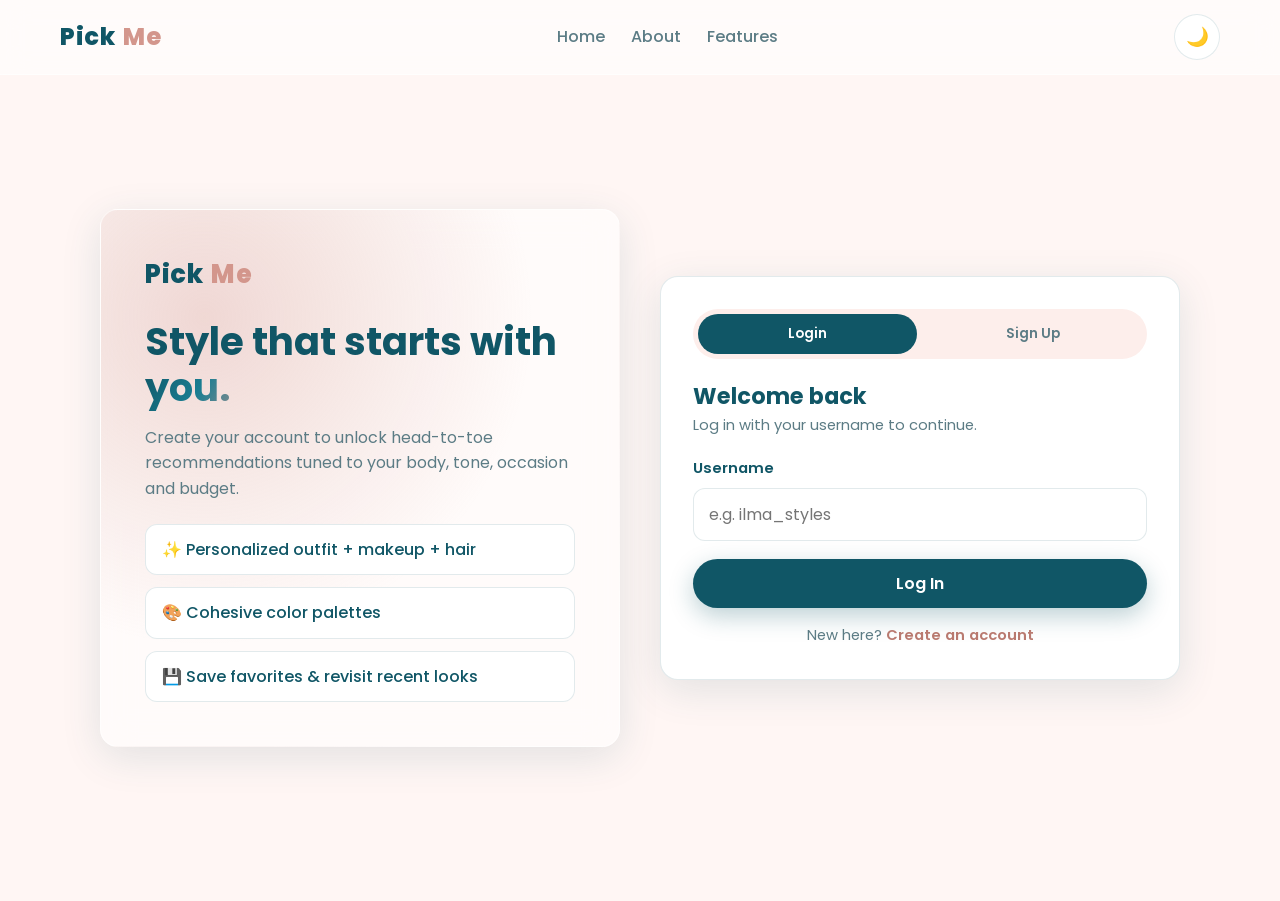
==== auth.html @ c7d634c4 "Add Pick Me fashion recommendation frontend (6 pages)" ====
<!DOCTYPE html>
<html lang="en">
<head>
  <meta charset="UTF-8" />
  <meta name="viewport" content="width=device-width, initial-scale=1.0" />
  <title>Pick Me · Login &amp; Sign Up</title>
  <link rel="preconnect" href="https://fonts.googleapis.com" />
  <link rel="preconnect" href="https://fonts.gstatic.com" crossorigin />
  <link href="https://fonts.googleapis.com/css2?family=Poppins:wght@400;500;600;700;800&display=swap" rel="stylesheet" />
  <link rel="stylesheet" href="css/styles.css" />
  <link rel="stylesheet" href="css/auth.css" />
  <script src="js/theme.js"></script>
</head>
<body>
  <header class="nav">
    <div class="container nav-inner">
      <a href="index.html" class="logo">Pick<span class="dot">Me</span></a>
      <nav class="nav-links">
        <a href="index.html">Home</a>
        <a href="index.html#about">About</a>
        <a href="index.html#features">Features</a>
      </nav>
      <div class="nav-actions">
        <button class="theme-toggle" data-theme-toggle aria-label="Toggle theme"><span data-theme-icon>🌙</span></button>
        <button class="nav-toggle" aria-label="Menu">☰</button>
      </div>
    </div>
  </header>

  <main class="auth-wrap">
    <div class="auth-visual glass">
      <a href="index.html" class="logo">Pick<span class="dot">Me</span></a>
      <h2>Style that starts with <span class="grad-text">you.</span></h2>
      <p>Create your account to unlock head-to-toe recommendations tuned to your body, tone, occasion and budget.</p>
      <ul class="auth-perks">
        <li>✨ Personalized outfit + makeup + hair</li>
        <li>🎨 Cohesive color palettes</li>
        <li>💾 Save favorites &amp; revisit recent looks</li>
      </ul>
    </div>

    <div class="auth-card card">
      <div class="auth-tabs">
        <button class="auth-tab active" data-tab="login">Login</button>
        <button class="auth-tab" data-tab="signup">Sign Up</button>
      </div>

      <!-- Login -->
      <form id="loginForm" class="auth-form">
        <h3>Welcome back</h3>
        <p class="auth-hint">Log in with your username to continue.</p>
        <div class="field">
          <label for="loginUsername">Username</label>
          <input id="loginUsername" name="username" type="text" placeholder="e.g. ilma_styles" required />
        </div>
        <button type="submit" class="btn btn-primary btn-block">Log In</button>
        <p class="auth-switch">New here? <a href="#" data-goto="signup">Create an account</a></p>
      </form>

      <!-- Sign up -->
      <form id="signupForm" class="auth-form hidden">
        <h3>Create your account</h3>
        <p class="auth-hint">This sets up your Pick Me profile.</p>
        <div class="field">
          <label for="suName">Name</label>
          <input id="suName" name="name" type="text" placeholder="Full name" required />
        </div>
        <div class="field">
          <label for="suUsername">Username</label>
          <input id="suUsername" name="username" type="text" placeholder="Choose a username" required />
        </div>
        <div class="field">
          <label for="suGender">Gender</label>
          <select id="suGender" name="gender" required>
            <option value="" disabled selected>Select gender</option>
            <option>Male</option><option>Female</option><option>Non-binary</option>
          </select>
        </div>
        <div class="field">
          <label>Status</label>
          <div class="chips" data-single id="suStatus">
            <span class="chip" data-value="Student">🎓 Student</span>
            <span class="chip" data-value="Working Professional">💼 Working Professional</span>
          </div>
        </div>
        <div class="field">
          <label>Identity type</label>
          <div class="chips" data-single id="suIdentity">
            <span class="chip" data-value="Influencer">🌟 Influencer</span>
            <span class="chip" data-value="Regular User">🙂 Regular User</span>
          </div>
        </div>
        <button type="submit" class="btn btn-primary btn-block">Create Account</button>
        <p class="auth-switch">Already have an account? <a href="#" data-goto="login">Log in</a></p>
      </form>
    </div>
  </main>

  <script src="js/storage.js"></script>
  <script src="js/common.js"></script>
  <script src="js/auth.js"></script>
</body>
</html>
---- css/styles.css ----
/* ============================================================
   Pick Me — Fashion Recommendation System
   Shared design system: color palette, glassmorphism, dark mode
   ============================================================ */

:root {
  /* Brand palette */
  --bg-light: #FFF6F4;
  --white: #FFFFFF;
  --rosy-brown: #D3968C;
  --midnight-green: #105666;

  /* Semantic tokens (light theme) */
  --bg: var(--bg-light);
  --surface: var(--white);
  --surface-2: #fdeeeb;
  --text: var(--midnight-green);
  --text-muted: #5c7c85;
  --accent: var(--rosy-brown);
  --accent-strong: #b97a70;
  --primary: var(--midnight-green);
  --primary-contrast: #ffffff;
  --border: rgba(16, 86, 102, 0.12);
  --shadow: 0 10px 40px rgba(16, 86, 102, 0.12);
  --glass-bg: rgba(255, 255, 255, 0.55);
  --glass-border: rgba(255, 255, 255, 0.6);
  --gradient-hero: linear-gradient(135deg, #FFF6F4 0%, #f7ddd7 45%, #e6b8b0 100%);
  --gradient-brand: linear-gradient(120deg, #105666 0%, #197d92 60%, #D3968C 130%);

  --radius: 18px;
  --radius-sm: 12px;
  --radius-lg: 28px;
  --transition: 0.3s cubic-bezier(0.4, 0, 0.2, 1);
  --font: "Poppins", "Segoe UI", system-ui, -apple-system, sans-serif;
}

[data-theme="dark"] {
  --bg: #0c1f24;
  --surface: #12313a;
  --surface-2: #163b45;
  --text: #eaf4f6;
  --text-muted: #a9c4cb;
  --accent: #e0a99f;
  --accent-strong: #eabbb2;
  --primary: #2a97ad;
  --primary-contrast: #04171c;
  --border: rgba(224, 169, 159, 0.18);
  --shadow: 0 10px 40px rgba(0, 0, 0, 0.45);
  --glass-bg: rgba(18, 49, 58, 0.55);
  --glass-border: rgba(224, 169, 159, 0.22);
  --gradient-hero: linear-gradient(135deg, #0c1f24 0%, #133039 50%, #2a3f45 100%);
  --gradient-brand: linear-gradient(120deg, #0c1f24 0%, #197d92 70%, #D3968C 140%);
}

* { box-sizing: border-box; margin: 0; padding: 0; }

html { scroll-behavior: smooth; }

body {
  font-family: var(--font);
  background: var(--bg);
  color: var(--text);
  line-height: 1.6;
  min-height: 100vh;
  transition: background var(--transition), color var(--transition);
}

h1, h2, h3, h4 { color: var(--text); line-height: 1.2; font-weight: 700; }

a { color: inherit; text-decoration: none; }

img { max-width: 100%; display: block; }

.container {
  width: min(1160px, 92%);
  margin-inline: auto;
}

/* ---------- Buttons ---------- */
.btn {
  display: inline-flex;
  align-items: center;
  gap: 8px;
  padding: 12px 26px;
  border-radius: 999px;
  border: none;
  font-family: inherit;
  font-size: 1rem;
  font-weight: 600;
  cursor: pointer;
  transition: transform var(--transition), box-shadow var(--transition),
    background var(--transition), color var(--transition);
}
.btn:active { transform: scale(0.97); }

.btn-primary {
  background: var(--primary);
  color: var(--primary-contrast);
  box-shadow: 0 8px 24px rgba(16, 86, 102, 0.28);
}
.btn-primary:hover { transform: translateY(-3px); box-shadow: 0 14px 34px rgba(16, 86, 102, 0.4); }

.btn-accent {
  background: var(--accent);
  color: #fff;
  box-shadow: 0 8px 24px rgba(211, 150, 140, 0.4);
}
.btn-accent:hover { transform: translateY(-3px); background: var(--accent-strong); }

.btn-ghost {
  background: transparent;
  color: var(--text);
  border: 2px solid var(--border);
}
.btn-ghost:hover { border-color: var(--accent); color: var(--accent); }

.btn-block { width: 100%; justify-content: center; }

/* ---------- Navbar ---------- */
.nav {
  position: sticky;
  top: 0;
  z-index: 50;
  backdrop-filter: blur(14px);
  -webkit-backdrop-filter: blur(14px);
  background: var(--glass-bg);
  border-bottom: 1px solid var(--glass-border);
}
.nav-inner {
  display: flex;
  align-items: center;
  justify-content: space-between;
  padding: 14px 0;
}
.logo {
  font-size: 1.5rem;
  font-weight: 800;
  letter-spacing: 0.5px;
  display: flex;
  align-items: center;
  gap: 8px;
}
.logo .dot { color: var(--accent); }
.nav-links { display: flex; align-items: center; gap: 26px; }
.nav-links a { font-weight: 500; position: relative; color: var(--text-muted); transition: color var(--transition); }
.nav-links a:hover, .nav-links a.active { color: var(--text); }
.nav-links a.active::after {
  content: "";
  position: absolute;
  left: 0; bottom: -6px;
  width: 100%; height: 2px;
  background: var(--accent);
  border-radius: 2px;
}
.nav-actions { display: flex; align-items: center; gap: 14px; }

/* Theme toggle */
.theme-toggle {
  width: 46px; height: 46px;
  border-radius: 50%;
  border: 1px solid var(--border);
  background: var(--surface);
  color: var(--text);
  font-size: 1.15rem;
  cursor: pointer;
  display: grid;
  place-items: center;
  transition: transform var(--transition), background var(--transition);
}
.theme-toggle:hover { transform: rotate(20deg) scale(1.08); }

/* Hamburger */
.nav-toggle { display: none; background: none; border: none; color: var(--text); font-size: 1.6rem; cursor: pointer; }

/* ---------- Glass card ---------- */
.glass {
  background: var(--glass-bg);
  backdrop-filter: blur(16px);
  -webkit-backdrop-filter: blur(16px);
  border: 1px solid var(--glass-border);
  border-radius: var(--radius);
  box-shadow: var(--shadow);
}
.card {
  background: var(--surface);
  border: 1px solid var(--border);
  border-radius: var(--radius);
  box-shadow: var(--shadow);
}

/* ---------- Forms ---------- */
.field { margin-bottom: 18px; }
.field label { display: block; font-weight: 600; margin-bottom: 7px; font-size: 0.92rem; }
.field input,
.field select {
  width: 100%;
  padding: 13px 15px;
  border-radius: var(--radius-sm);
  border: 1px solid var(--border);
  background: var(--surface);
  color: var(--text);
  font-family: inherit;
  font-size: 1rem;
  transition: border-color var(--transition), box-shadow var(--transition);
}
.field input:focus,
.field select:focus {
  outline: none;
  border-color: var(--accent);
  box-shadow: 0 0 0 3px rgba(211, 150, 140, 0.25);
}

/* Option chips */
.chips { display: flex; flex-wrap: wrap; gap: 10px; }
.chip {
  padding: 9px 16px;
  border-radius: 999px;
  border: 1px solid var(--border);
  background: var(--surface);
  color: var(--text-muted);
  cursor: pointer;
  font-size: 0.9rem;
  font-weight: 500;
  transition: all var(--transition);
  user-select: none;
}
.chip:hover { border-color: var(--accent); color: var(--text); }
.chip.selected {
  background: var(--accent);
  color: #fff;
  border-color: var(--accent);
  box-shadow: 0 6px 18px rgba(211, 150, 140, 0.4);
}

/* ---------- Page scaffolding ---------- */
.page { padding: 48px 0 80px; }
.page-head { margin-bottom: 30px; }
.page-head h1 { font-size: clamp(1.7rem, 3vw, 2.4rem); }
.page-head p { color: var(--text-muted); margin-top: 6px; }

.section-title { font-size: clamp(1.5rem, 3vw, 2.1rem); margin-bottom: 10px; text-align: center; }
.section-sub { text-align: center; color: var(--text-muted); max-width: 560px; margin: 0 auto 40px; }

/* ---------- Footer ---------- */
.footer {
  background: var(--surface);
  border-top: 1px solid var(--border);
  padding: 40px 0 24px;
  margin-top: 60px;
}
.footer-grid {
  display: flex;
  flex-wrap: wrap;
  gap: 30px;
  justify-content: space-between;
  margin-bottom: 24px;
}
.footer-grid .logo { margin-bottom: 8px; }
.footer p { color: var(--text-muted); max-width: 320px; }
.footer-links { display: flex; gap: 20px; flex-wrap: wrap; }
.footer-links a { color: var(--text-muted); transition: color var(--transition); }
.footer-links a:hover { color: var(--accent); }
.footer-bottom { text-align: center; color: var(--text-muted); border-top: 1px solid var(--border); padding-top: 18px; font-size: 0.9rem; }

/* ---------- Utility ---------- */
.grid { display: grid; gap: 22px; }
.grid-2 { grid-template-columns: repeat(2, 1fr); }
.grid-3 { grid-template-columns: repeat(3, 1fr); }
.grid-auto { grid-template-columns: repeat(auto-fill, minmax(280px, 1fr)); }
.text-center { text-align: center; }
.mt-1 { margin-top: 10px; } .mt-2 { margin-top: 20px; } .mt-3 { margin-top: 30px; }
.hidden { display: none !important; }
.badge {
  display: inline-block;
  padding: 4px 12px;
  border-radius: 999px;
  background: var(--surface-2);
  color: var(--accent-strong);
  font-size: 0.78rem;
  font-weight: 600;
}

/* ---------- Toast ---------- */
.toast {
  position: fixed;
  bottom: 26px;
  left: 50%;
  transform: translateX(-50%) translateY(120px);
  background: var(--primary);
  color: var(--primary-contrast);
  padding: 14px 24px;
  border-radius: 999px;
  box-shadow: var(--shadow);
  z-index: 200;
  opacity: 0;
  transition: transform 0.4s ease, opacity 0.4s ease;
  font-weight: 600;
}
.toast.show { transform: translateX(-50%) translateY(0); opacity: 1; }

/* ---------- Animations ---------- */
@keyframes fadeUp { from { opacity: 0; transform: translateY(24px); } to { opacity: 1; transform: translateY(0); } }
.reveal { animation: fadeUp 0.7s ease both; }
.reveal.d1 { animation-delay: 0.1s; }
.reveal.d2 { animation-delay: 0.2s; }
.reveal.d3 { animation-delay: 0.3s; }
.reveal.d4 { animation-delay: 0.4s; }

@keyframes floaty { 0%,100% { transform: translateY(0); } 50% { transform: translateY(-14px); } }
.float { animation: floaty 6s ease-in-out infinite; }

/* ---------- Responsive ---------- */
@media (max-width: 860px) {
  .nav-links {
    position: absolute;
    top: 72px;
    right: 4%;
    flex-direction: column;
    align-items: flex-start;
    gap: 16px;
    padding: 20px 24px;
    background: var(--surface);
    border: 1px solid var(--border);
    border-radius: var(--radius);
    box-shadow: var(--shadow);
    min-width: 200px;
    transform-origin: top right;
    transform: scale(0.8);
    opacity: 0;
    pointer-events: none;
    transition: transform var(--transition), opacity var(--transition);
  }
  .nav-links.open { transform: scale(1); opacity: 1; pointer-events: auto; }
  .nav-toggle { display: block; }
  .grid-2, .grid-3 { grid-template-columns: 1fr; }
}
---- css/auth.css ----
/* Login / Sign up page */
.grad-text {
  background: var(--gradient-brand);
  -webkit-background-clip: text; background-clip: text;
  -webkit-text-fill-color: transparent;
}

.auth-wrap {
  min-height: calc(100vh - 74px);
  display: grid;
  grid-template-columns: 1fr 1fr;
  gap: 40px;
  align-items: center;
  width: min(1080px, 92%);
  margin: 0 auto;
  padding: 40px 0 60px;
}

.auth-visual {
  padding: 44px;
  background:
    radial-gradient(circle at 20% 20%, rgba(211,150,140,0.35), transparent 55%),
    var(--glass-bg);
}
.auth-visual .logo { font-size: 1.6rem; margin-bottom: 24px; }
.auth-visual h2 { font-size: clamp(1.8rem, 3vw, 2.6rem); margin-bottom: 14px; }
.auth-visual p { color: var(--text-muted); margin-bottom: 22px; }
.auth-perks { list-style: none; display: grid; gap: 12px; }
.auth-perks li {
  background: var(--surface); border: 1px solid var(--border);
  border-radius: 12px; padding: 12px 16px; font-weight: 500;
}

.auth-card { padding: 32px; }
.auth-tabs {
  display: flex; gap: 6px; padding: 5px;
  background: var(--surface-2); border-radius: 999px; margin-bottom: 24px;
}
.auth-tab {
  flex: 1; padding: 10px; border: none; background: transparent;
  border-radius: 999px; font-family: inherit; font-weight: 600;
  color: var(--text-muted); cursor: pointer; transition: all var(--transition);
}
.auth-tab.active { background: var(--primary); color: var(--primary-contrast); }

.auth-form h3 { font-size: 1.4rem; margin-bottom: 4px; }
.auth-hint { color: var(--text-muted); margin-bottom: 20px; font-size: 0.92rem; }
.auth-switch { text-align: center; margin-top: 16px; color: var(--text-muted); font-size: 0.92rem; }
.auth-switch a { color: var(--accent-strong); font-weight: 600; }
.field .err { color: #e05656; font-size: 0.82rem; margin-top: 6px; display: none; }
.field.invalid .err { display: block; }
.field.invalid input, .field.invalid select { border-color: #e05656; }

@media (max-width: 860px) {
  .auth-wrap { grid-template-columns: 1fr; }
  .auth-visual { display: none; }
}
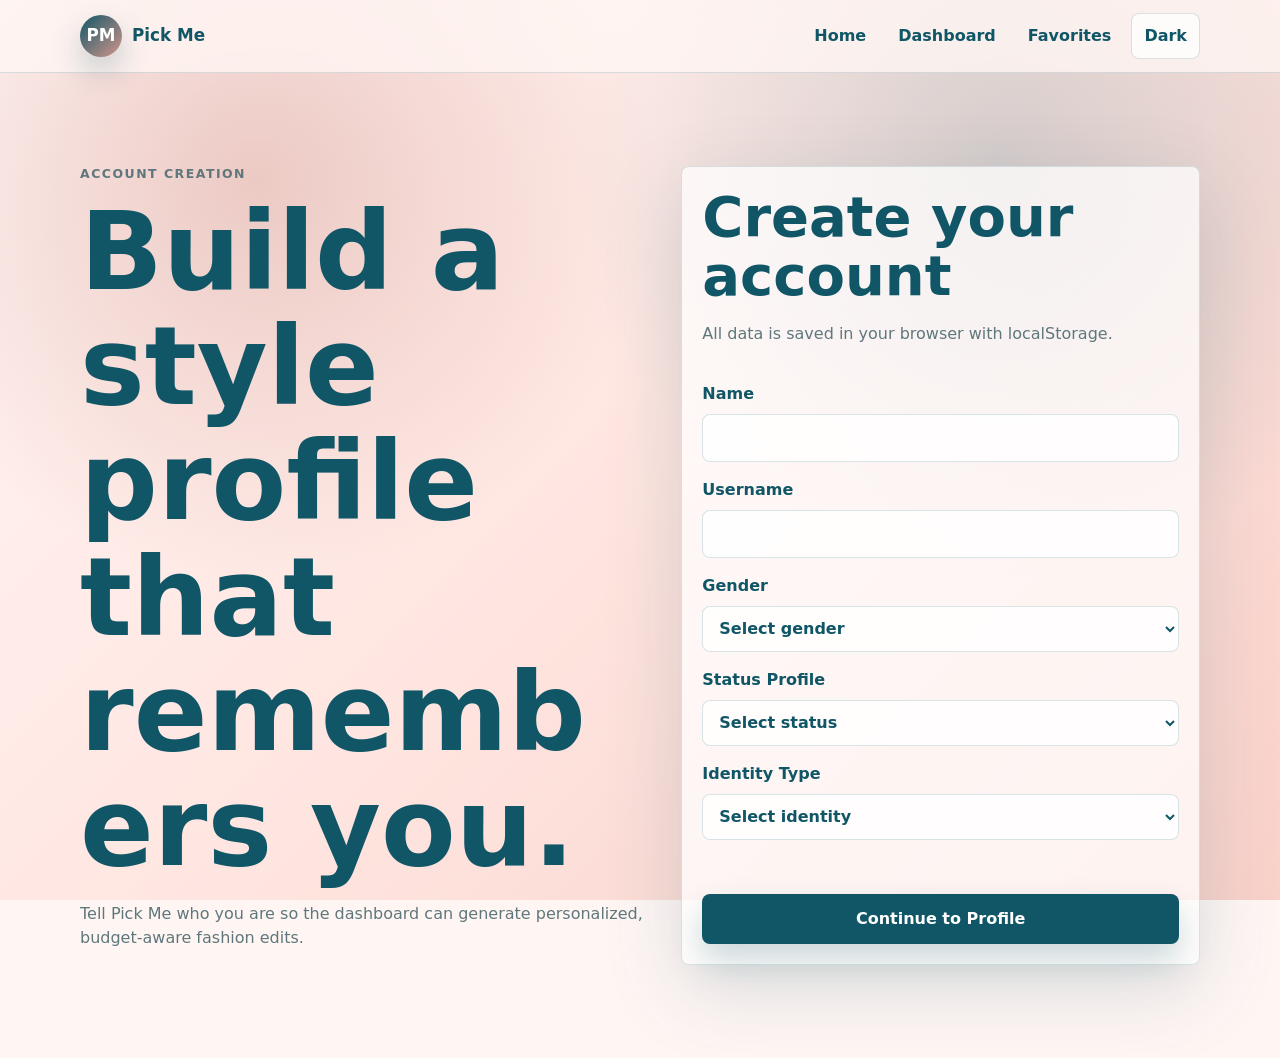
==== commit 6ee9c9b0: "." ====
--- a/auth.html
+++ b/auth.html
@@ -1,103 +1,66 @@
 <!DOCTYPE html>
 <html lang="en">
 <head>
-  <meta charset="UTF-8" />
-  <meta name="viewport" content="width=device-width, initial-scale=1.0" />
-  <title>Pick Me · Login &amp; Sign Up</title>
-  <link rel="preconnect" href="https://fonts.googleapis.com" />
-  <link rel="preconnect" href="https://fonts.gstatic.com" crossorigin />
-  <link href="https://fonts.googleapis.com/css2?family=Poppins:wght@400;500;600;700;800&display=swap" rel="stylesheet" />
-  <link rel="stylesheet" href="css/styles.css" />
-  <link rel="stylesheet" href="css/auth.css" />
-  <script src="js/theme.js"></script>
+  <meta charset="UTF-8">
+  <meta name="viewport" content="width=device-width, initial-scale=1.0">
+  <title>Create Account | Pick Me</title>
+  <link rel="stylesheet" href="CSS/styles.css">
+  <script defer src="js/app.js"></script>
 </head>
-<body>
-  <header class="nav">
-    <div class="container nav-inner">
-      <a href="index.html" class="logo">Pick<span class="dot">Me</span></a>
-      <nav class="nav-links">
-        <a href="index.html">Home</a>
-        <a href="index.html#about">About</a>
-        <a href="index.html#features">Features</a>
-      </nav>
-      <div class="nav-actions">
-        <button class="theme-toggle" data-theme-toggle aria-label="Toggle theme"><span data-theme-icon>🌙</span></button>
-        <button class="nav-toggle" aria-label="Menu">☰</button>
+<body data-page="auth">
+  <header class="site-header">
+    <nav class="nav shell" aria-label="Primary navigation">
+      <a class="brand" href="frontend.html"><span class="brand-mark">PM</span><span>Pick Me</span></a>
+      <button class="nav-toggle" type="button" aria-label="Open navigation" data-nav-toggle><span></span><span></span><span></span></button>
+      <div class="nav-menu" data-nav-menu>
+        <a href="frontend.html">Home</a>
+        <a href="dashboard.html">Dashboard</a>
+        <a href="favorites.html">Favorites</a>
+        <button class="theme-toggle" type="button" data-theme-toggle aria-label="Toggle dark mode"><span data-theme-icon>Dark</span></button>
       </div>
-    </div>
+    </nav>
   </header>
 
-  <main class="auth-wrap">
-    <div class="auth-visual glass">
-      <a href="index.html" class="logo">Pick<span class="dot">Me</span></a>
-      <h2>Style that starts with <span class="grad-text">you.</span></h2>
-      <p>Create your account to unlock head-to-toe recommendations tuned to your body, tone, occasion and budget.</p>
-      <ul class="auth-perks">
-        <li>✨ Personalized outfit + makeup + hair</li>
-        <li>🎨 Cohesive color palettes</li>
-        <li>💾 Save favorites &amp; revisit recent looks</li>
-      </ul>
-    </div>
-
-    <div class="auth-card card">
-      <div class="auth-tabs">
-        <button class="auth-tab active" data-tab="login">Login</button>
-        <button class="auth-tab" data-tab="signup">Sign Up</button>
+  <main class="auth-page section-pad">
+    <section class="shell auth-grid page-fade">
+      <div class="auth-copy">
+        <p class="eyebrow">Account Creation</p>
+        <h1>Build a style profile that remembers you.</h1>
+        <p>Tell Pick Me who you are so the dashboard can generate personalized, budget-aware fashion edits.</p>
       </div>
-
-      <!-- Login -->
-      <form id="loginForm" class="auth-form">
-        <h3>Welcome back</h3>
-        <p class="auth-hint">Log in with your username to continue.</p>
-        <div class="field">
-          <label for="loginUsername">Username</label>
-          <input id="loginUsername" name="username" type="text" placeholder="e.g. ilma_styles" required />
+      <form class="glass form-card" data-auth-form novalidate>
+        <div class="form-header">
+          <h2>Create your account</h2>
+          <p>All data is saved in your browser with localStorage.</p>
         </div>
-        <button type="submit" class="btn btn-primary btn-block">Log In</button>
-        <p class="auth-switch">New here? <a href="#" data-goto="signup">Create an account</a></p>
+        <label>Name<input name="name" type="text" autocomplete="name" required minlength="2"></label>
+        <label>Username<input name="username" type="text" autocomplete="username" required minlength="3"></label>
+        <label>Gender
+          <select name="gender" required>
+            <option value="">Select gender</option>
+            <option>Male</option>
+            <option>Female</option>
+            <option>Non-binary</option>
+          </select>
+        </label>
+        <label>Status Profile
+          <select name="status" required>
+            <option value="">Select status</option>
+            <option>Student</option>
+            <option>Working Professional</option>
+          </select>
+        </label>
+        <label>Identity Type
+          <select name="identity" required>
+            <option value="">Select identity</option>
+            <option>Influencer</option>
+            <option>Regular User</option>
+          </select>
+        </label>
+        <p class="form-error" data-form-error role="alert"></p>
+        <button class="btn btn-primary btn-full" type="submit">Continue to Profile</button>
       </form>
-
-      <!-- Sign up -->
-      <form id="signupForm" class="auth-form hidden">
-        <h3>Create your account</h3>
-        <p class="auth-hint">This sets up your Pick Me profile.</p>
-        <div class="field">
-          <label for="suName">Name</label>
-          <input id="suName" name="name" type="text" placeholder="Full name" required />
-        </div>
-        <div class="field">
-          <label for="suUsername">Username</label>
-          <input id="suUsername" name="username" type="text" placeholder="Choose a username" required />
-        </div>
-        <div class="field">
-          <label for="suGender">Gender</label>
-          <select id="suGender" name="gender" required>
-            <option value="" disabled selected>Select gender</option>
-            <option>Male</option><option>Female</option><option>Non-binary</option>
-          </select>
-        </div>
-        <div class="field">
-          <label>Status</label>
-          <div class="chips" data-single id="suStatus">
-            <span class="chip" data-value="Student">🎓 Student</span>
-            <span class="chip" data-value="Working Professional">💼 Working Professional</span>
-          </div>
-        </div>
-        <div class="field">
-          <label>Identity type</label>
-          <div class="chips" data-single id="suIdentity">
-            <span class="chip" data-value="Influencer">🌟 Influencer</span>
-            <span class="chip" data-value="Regular User">🙂 Regular User</span>
-          </div>
-        </div>
-        <button type="submit" class="btn btn-primary btn-block">Create Account</button>
-        <p class="auth-switch">Already have an account? <a href="#" data-goto="login">Log in</a></p>
-      </form>
-    </div>
+    </section>
   </main>
-
-  <script src="js/storage.js"></script>
-  <script src="js/common.js"></script>
-  <script src="js/auth.js"></script>
 </body>
 </html>
--- a/CSS/styles.css
+++ b/CSS/styles.css
@@ -0,0 +1,776 @@
+:root {
+  --bg: #FFF6F4;
+  --surface: rgba(255, 255, 255, 0.72);
+  --surface-strong: #FFFFFF;
+  --accent: #D3968C;
+  --accent-strong: #bd7468;
+  --text: #105666;
+  --muted: #5f777c;
+  --line: rgba(16, 86, 102, 0.16);
+  --shadow: 0 24px 80px rgba(16, 86, 102, 0.16);
+  --hero: radial-gradient(circle at 20% 20%, rgba(211, 150, 140, 0.55), transparent 32%),
+    radial-gradient(circle at 78% 18%, rgba(16, 86, 102, 0.22), transparent 34%),
+    linear-gradient(135deg, #FFF6F4 0%, #ffe2dc 48%, #f8c7bd 100%);
+  --field: rgba(255, 255, 255, 0.82);
+  --danger: #a6403d;
+  --success: #257459;
+}
+
+[data-theme="dark"] {
+  --bg: #0d2328;
+  --surface: rgba(21, 51, 58, 0.74);
+  --surface-strong: #15333a;
+  --accent: #f0aea4;
+  --accent-strong: #ffcbc3;
+  --text: #f7f0ed;
+  --muted: #b7c7c9;
+  --line: rgba(255, 255, 255, 0.16);
+  --shadow: 0 24px 90px rgba(0, 0, 0, 0.35);
+  --hero: radial-gradient(circle at 18% 16%, rgba(211, 150, 140, 0.32), transparent 34%),
+    radial-gradient(circle at 82% 20%, rgba(255, 246, 244, 0.15), transparent 30%),
+    linear-gradient(135deg, #0d2328 0%, #14363d 52%, #542f36 100%);
+  --field: rgba(9, 30, 36, 0.8);
+  --danger: #ffb3ad;
+  --success: #9ff0cd;
+}
+
+* {
+  box-sizing: border-box;
+}
+
+html {
+  scroll-behavior: smooth;
+}
+
+body {
+  margin: 0;
+  min-height: 100vh;
+  background: var(--bg);
+  color: var(--text);
+  font-family: Inter, ui-sans-serif, system-ui, -apple-system, BlinkMacSystemFont, "Segoe UI", sans-serif;
+  line-height: 1.5;
+  transition: background 260ms ease, color 260ms ease;
+}
+
+body::before {
+  content: "";
+  position: fixed;
+  inset: 0;
+  z-index: -1;
+  background: var(--hero);
+  opacity: 0.78;
+}
+
+a {
+  color: inherit;
+  text-decoration: none;
+}
+
+button,
+input,
+select {
+  font: inherit;
+}
+
+button {
+  cursor: pointer;
+}
+
+.shell {
+  width: min(1120px, calc(100% - 32px));
+  margin-inline: auto;
+}
+
+.narrow {
+  width: min(760px, calc(100% - 32px));
+}
+
+.section-pad {
+  padding-block: 72px;
+}
+
+.site-header {
+  position: sticky;
+  top: 0;
+  z-index: 20;
+  border-bottom: 1px solid var(--line);
+  background: color-mix(in srgb, var(--bg) 78%, transparent);
+  backdrop-filter: blur(20px);
+}
+
+.nav {
+  min-height: 72px;
+  display: flex;
+  align-items: center;
+  justify-content: space-between;
+  gap: 18px;
+}
+
+.brand {
+  display: inline-flex;
+  align-items: center;
+  gap: 10px;
+  font-size: 1.05rem;
+  font-weight: 800;
+  letter-spacing: 0;
+}
+
+.brand-mark,
+.avatar {
+  display: grid;
+  place-items: center;
+  flex: 0 0 auto;
+  width: 42px;
+  height: 42px;
+  border-radius: 50%;
+  background: linear-gradient(135deg, var(--text), var(--accent));
+  color: #fff;
+  box-shadow: 0 14px 30px rgba(16, 86, 102, 0.24);
+}
+
+.nav-toggle {
+  width: 44px;
+  height: 44px;
+  border: 1px solid var(--line);
+  border-radius: 8px;
+  background: var(--surface);
+  display: grid;
+  gap: 5px;
+  place-content: center;
+}
+
+.nav-toggle span {
+  display: block;
+  width: 18px;
+  height: 2px;
+  background: var(--text);
+}
+
+.nav-menu {
+  position: absolute;
+  top: 72px;
+  left: 16px;
+  right: 16px;
+  display: none;
+  flex-direction: column;
+  gap: 8px;
+  padding: 14px;
+  border: 1px solid var(--line);
+  border-radius: 8px;
+  background: var(--surface);
+  backdrop-filter: blur(20px);
+  box-shadow: var(--shadow);
+}
+
+.nav-menu.is-open {
+  display: flex;
+}
+
+.nav-menu a,
+.theme-toggle {
+  padding: 10px 12px;
+  border-radius: 8px;
+  color: var(--text);
+  font-weight: 700;
+}
+
+.nav-menu a:hover,
+.theme-toggle:hover {
+  background: rgba(211, 150, 140, 0.16);
+}
+
+.theme-toggle {
+  border: 1px solid var(--line);
+  background: var(--surface);
+}
+
+.hero {
+  position: relative;
+  min-height: calc(100vh - 72px);
+  display: grid;
+  align-items: center;
+  overflow: hidden;
+}
+
+.hero-bg {
+  position: absolute;
+  inset: 0;
+  background: linear-gradient(120deg, rgba(255, 255, 255, 0.36), transparent 45%),
+    repeating-linear-gradient(90deg, rgba(255, 255, 255, 0.09) 0 1px, transparent 1px 84px);
+}
+
+.hero-grid {
+  position: relative;
+  display: grid;
+  gap: 34px;
+}
+
+.eyebrow {
+  margin: 0 0 10px;
+  color: var(--accent-strong);
+  font-size: 0.78rem;
+  font-weight: 900;
+  letter-spacing: 0.12em;
+  text-transform: uppercase;
+}
+
+h1,
+h2,
+h3,
+p {
+  overflow-wrap: anywhere;
+}
+
+h1,
+h2,
+h3 {
+  margin: 0;
+  line-height: 1.06;
+  letter-spacing: 0;
+}
+
+h1 {
+  font-size: clamp(3.15rem, 18vw, 6.8rem);
+}
+
+h2 {
+  font-size: clamp(2rem, 9vw, 3.5rem);
+}
+
+h3 {
+  font-size: 1.25rem;
+}
+
+.hero-text,
+.section-copy,
+.auth-copy p,
+.form-header p,
+.feature-card p,
+.empty-state p,
+.saved-meta,
+.reco-card p {
+  color: var(--muted);
+}
+
+.hero-text {
+  max-width: 620px;
+  font-size: 1.08rem;
+}
+
+.hero-actions,
+.dash-actions,
+.wizard-actions {
+  display: flex;
+  flex-wrap: wrap;
+  gap: 12px;
+  margin-top: 24px;
+}
+
+.btn {
+  min-height: 46px;
+  display: inline-flex;
+  align-items: center;
+  justify-content: center;
+  gap: 8px;
+  border: 1px solid transparent;
+  border-radius: 8px;
+  padding: 12px 18px;
+  font-weight: 850;
+  transition: transform 180ms ease, box-shadow 180ms ease, background 180ms ease;
+}
+
+.btn:hover {
+  transform: translateY(-2px);
+}
+
+.btn-primary {
+  background: var(--text);
+  color: #fff;
+  box-shadow: 0 16px 32px rgba(16, 86, 102, 0.22);
+}
+
+[data-theme="dark"] .btn-primary {
+  background: var(--accent);
+  color: #12282e;
+}
+
+.btn-ghost {
+  border-color: var(--line);
+  background: var(--surface);
+  color: var(--text);
+}
+
+.btn-full {
+  width: 100%;
+}
+
+.glass {
+  border: 1px solid var(--line);
+  border-radius: 8px;
+  background: var(--surface);
+  box-shadow: var(--shadow);
+  backdrop-filter: blur(22px);
+}
+
+.lookbook {
+  padding: 20px;
+}
+
+.lookbook-top,
+.footer-inner,
+.saved-card-head {
+  display: flex;
+  align-items: center;
+  justify-content: space-between;
+  gap: 16px;
+}
+
+.fabric-stack {
+  min-height: 260px;
+  position: relative;
+  margin-block: 20px;
+}
+
+.fabric {
+  position: absolute;
+  border-radius: 8px;
+  box-shadow: 0 22px 50px rgba(16, 86, 102, 0.18);
+}
+
+.fabric-rose {
+  inset: 12px 18% 42px 8%;
+  background: linear-gradient(145deg, #f1b4aa, #b65d6b);
+}
+
+.fabric-green {
+  inset: 46px 6% 16px 36%;
+  background: linear-gradient(145deg, #105666, #67a2a2);
+}
+
+.fabric-cream {
+  inset: 126px 42% 0 0;
+  background: linear-gradient(145deg, #fff6f4, #e9c6bf);
+}
+
+.mini-reco {
+  display: grid;
+  grid-template-columns: 1fr;
+  gap: 8px;
+}
+
+.mini-reco span,
+.chip,
+.palette-swatch {
+  border: 1px solid var(--line);
+  border-radius: 999px;
+  padding: 8px 12px;
+  background: rgba(255, 255, 255, 0.18);
+  color: var(--text);
+  font-weight: 750;
+}
+
+.section-split,
+.auth-grid,
+.dashboard-grid {
+  display: grid;
+  gap: 28px;
+}
+
+.features-band {
+  background: color-mix(in srgb, var(--surface-strong) 42%, transparent);
+}
+
+.section-heading {
+  margin-bottom: 24px;
+}
+
+.feature-grid,
+.recommendation-grid,
+.saved-grid {
+  display: grid;
+  gap: 16px;
+}
+
+.feature-card,
+.form-card,
+.wizard,
+.profile-panel,
+.reco-card,
+.saved-card,
+.empty-state {
+  padding: 20px;
+}
+
+.feature-icon {
+  display: inline-grid;
+  place-items: center;
+  width: 42px;
+  height: 42px;
+  margin-bottom: 18px;
+  border-radius: 50%;
+  background: var(--accent);
+  color: #fff;
+  font-weight: 900;
+}
+
+.footer {
+  padding-block: 28px;
+  border-top: 1px solid var(--line);
+}
+
+.footer-inner {
+  flex-direction: column;
+  align-items: flex-start;
+}
+
+.auth-page {
+  min-height: calc(100vh - 72px);
+  display: grid;
+  align-items: center;
+}
+
+.auth-copy {
+  align-self: center;
+}
+
+.form-card,
+.wizard {
+  display: grid;
+  gap: 16px;
+}
+
+.form-header {
+  margin-bottom: 4px;
+}
+
+label {
+  display: grid;
+  gap: 8px;
+  color: var(--text);
+  font-weight: 800;
+}
+
+input,
+select {
+  width: 100%;
+  min-height: 46px;
+  border: 1px solid var(--line);
+  border-radius: 8px;
+  padding: 11px 12px;
+  background: var(--field);
+  color: var(--text);
+  outline: none;
+  transition: border 160ms ease, box-shadow 160ms ease;
+}
+
+input:focus,
+select:focus {
+  border-color: var(--accent);
+  box-shadow: 0 0 0 4px rgba(211, 150, 140, 0.18);
+}
+
+.form-error {
+  min-height: 22px;
+  margin: 0;
+  color: var(--danger);
+  font-weight: 800;
+}
+
+.wizard-progress {
+  height: 8px;
+  overflow: hidden;
+  border-radius: 999px;
+  background: rgba(16, 86, 102, 0.12);
+}
+
+.wizard-progress span {
+  display: block;
+  width: 0%;
+  height: 100%;
+  border-radius: inherit;
+  background: linear-gradient(90deg, var(--accent), var(--text));
+  transition: width 260ms ease;
+}
+
+.option-grid {
+  display: grid;
+  gap: 10px;
+  grid-template-columns: repeat(2, minmax(0, 1fr));
+}
+
+.option-card {
+  min-height: 64px;
+  border: 1px solid var(--line);
+  border-radius: 8px;
+  padding: 12px;
+  background: var(--field);
+  color: var(--text);
+  text-align: left;
+  font-weight: 850;
+}
+
+.option-card.is-selected {
+  border-color: var(--accent);
+  background: color-mix(in srgb, var(--accent) 24%, var(--field));
+  box-shadow: 0 12px 24px rgba(211, 150, 140, 0.22);
+}
+
+.wizard-actions {
+  justify-content: space-between;
+}
+
+.profile-panel {
+  align-self: start;
+  display: grid;
+  gap: 20px;
+}
+
+.profile-top {
+  display: flex;
+  align-items: center;
+  gap: 14px;
+}
+
+.avatar {
+  width: 58px;
+  height: 58px;
+  font-size: 1.18rem;
+  font-weight: 900;
+}
+
+.meta-list,
+.score-list {
+  display: grid;
+  gap: 12px;
+}
+
+.meta-list span {
+  display: flex;
+  justify-content: space-between;
+  gap: 12px;
+  padding-bottom: 10px;
+  border-bottom: 1px solid var(--line);
+}
+
+.meter {
+  display: grid;
+  gap: 7px;
+}
+
+.meter-row {
+  display: flex;
+  justify-content: space-between;
+  gap: 12px;
+  font-weight: 850;
+}
+
+progress {
+  width: 100%;
+  height: 10px;
+  overflow: hidden;
+  border: 0;
+  border-radius: 999px;
+  background: rgba(16, 86, 102, 0.14);
+}
+
+progress::-webkit-progress-bar {
+  background: rgba(16, 86, 102, 0.14);
+  border-radius: 999px;
+}
+
+progress::-webkit-progress-value {
+  border-radius: 999px;
+  background: linear-gradient(90deg, var(--accent), var(--text));
+}
+
+progress::-moz-progress-bar {
+  border-radius: 999px;
+  background: linear-gradient(90deg, var(--accent), var(--text));
+}
+
+.dash-head {
+  display: grid;
+  gap: 16px;
+  margin-bottom: 18px;
+}
+
+.warning-stack {
+  display: grid;
+  gap: 10px;
+  margin-bottom: 16px;
+}
+
+.warning {
+  border: 1px solid rgba(166, 64, 61, 0.24);
+  border-radius: 8px;
+  padding: 12px 14px;
+  background: color-mix(in srgb, var(--accent) 18%, var(--surface));
+  color: var(--text);
+  font-weight: 800;
+}
+
+.reco-card {
+  position: relative;
+  min-height: 210px;
+  overflow: hidden;
+}
+
+.reco-card::after {
+  content: "";
+  position: absolute;
+  right: -24px;
+  bottom: -32px;
+  width: 110px;
+  height: 110px;
+  border-radius: 50%;
+  background: var(--accent);
+  opacity: 0.18;
+}
+
+.reco-kicker {
+  display: block;
+  margin-bottom: 12px;
+  color: var(--accent-strong);
+  font-size: 0.76rem;
+  font-weight: 900;
+  letter-spacing: 0.1em;
+  text-transform: uppercase;
+}
+
+.reco-card p {
+  margin-bottom: 0;
+}
+
+.palette-row {
+  display: flex;
+  flex-wrap: wrap;
+  gap: 8px;
+  margin-top: 14px;
+}
+
+.palette-swatch {
+  min-width: 72px;
+  color: #fff;
+  text-shadow: 0 1px 8px rgba(0, 0, 0, 0.35);
+}
+
+.saved-card {
+  display: grid;
+  gap: 14px;
+}
+
+.saved-meta {
+  margin: 0;
+}
+
+.saved-actions {
+  display: flex;
+  gap: 10px;
+  flex-wrap: wrap;
+}
+
+.empty-state {
+  text-align: center;
+}
+
+.toast {
+  position: fixed;
+  right: 16px;
+  bottom: 16px;
+  z-index: 40;
+  max-width: min(360px, calc(100% - 32px));
+  border-radius: 8px;
+  padding: 14px 16px;
+  background: var(--text);
+  color: #fff;
+  box-shadow: var(--shadow);
+  transform: translateY(18px);
+  opacity: 0;
+  transition: transform 180ms ease, opacity 180ms ease;
+}
+
+.toast.is-visible {
+  transform: translateY(0);
+  opacity: 1;
+}
+
+.page-fade {
+  animation: fadeIn 420ms ease both;
+}
+
+@keyframes fadeIn {
+  from {
+    opacity: 0;
+    transform: translateY(12px);
+  }
+  to {
+    opacity: 1;
+    transform: translateY(0);
+  }
+}
+
+@media (min-width: 700px) {
+  .section-pad {
+    padding-block: 92px;
+  }
+
+  .nav-toggle {
+    display: none;
+  }
+
+  .nav-menu {
+    position: static;
+    display: flex;
+    flex-direction: row;
+    align-items: center;
+    width: auto;
+    padding: 0;
+    border: 0;
+    background: transparent;
+    box-shadow: none;
+    backdrop-filter: none;
+  }
+
+  .hero-grid,
+  .section-split,
+  .auth-grid {
+    grid-template-columns: 1.05fr 0.95fr;
+    align-items: center;
+  }
+
+  .feature-grid,
+  .saved-grid {
+    grid-template-columns: repeat(3, minmax(0, 1fr));
+  }
+
+  .recommendation-grid {
+    grid-template-columns: repeat(2, minmax(0, 1fr));
+  }
+
+  .footer-inner {
+    flex-direction: row;
+    align-items: center;
+  }
+
+  .dash-head {
+    grid-template-columns: 1fr auto;
+    align-items: start;
+  }
+}
+
+@media (min-width: 980px) {
+  .dashboard-grid {
+    grid-template-columns: 320px 1fr;
+    align-items: start;
+  }
+}
+
+@media (max-width: 420px) {
+  .option-grid {
+    grid-template-columns: 1fr;
+  }
+
+  .btn {
+    width: 100%;
+  }
+}
